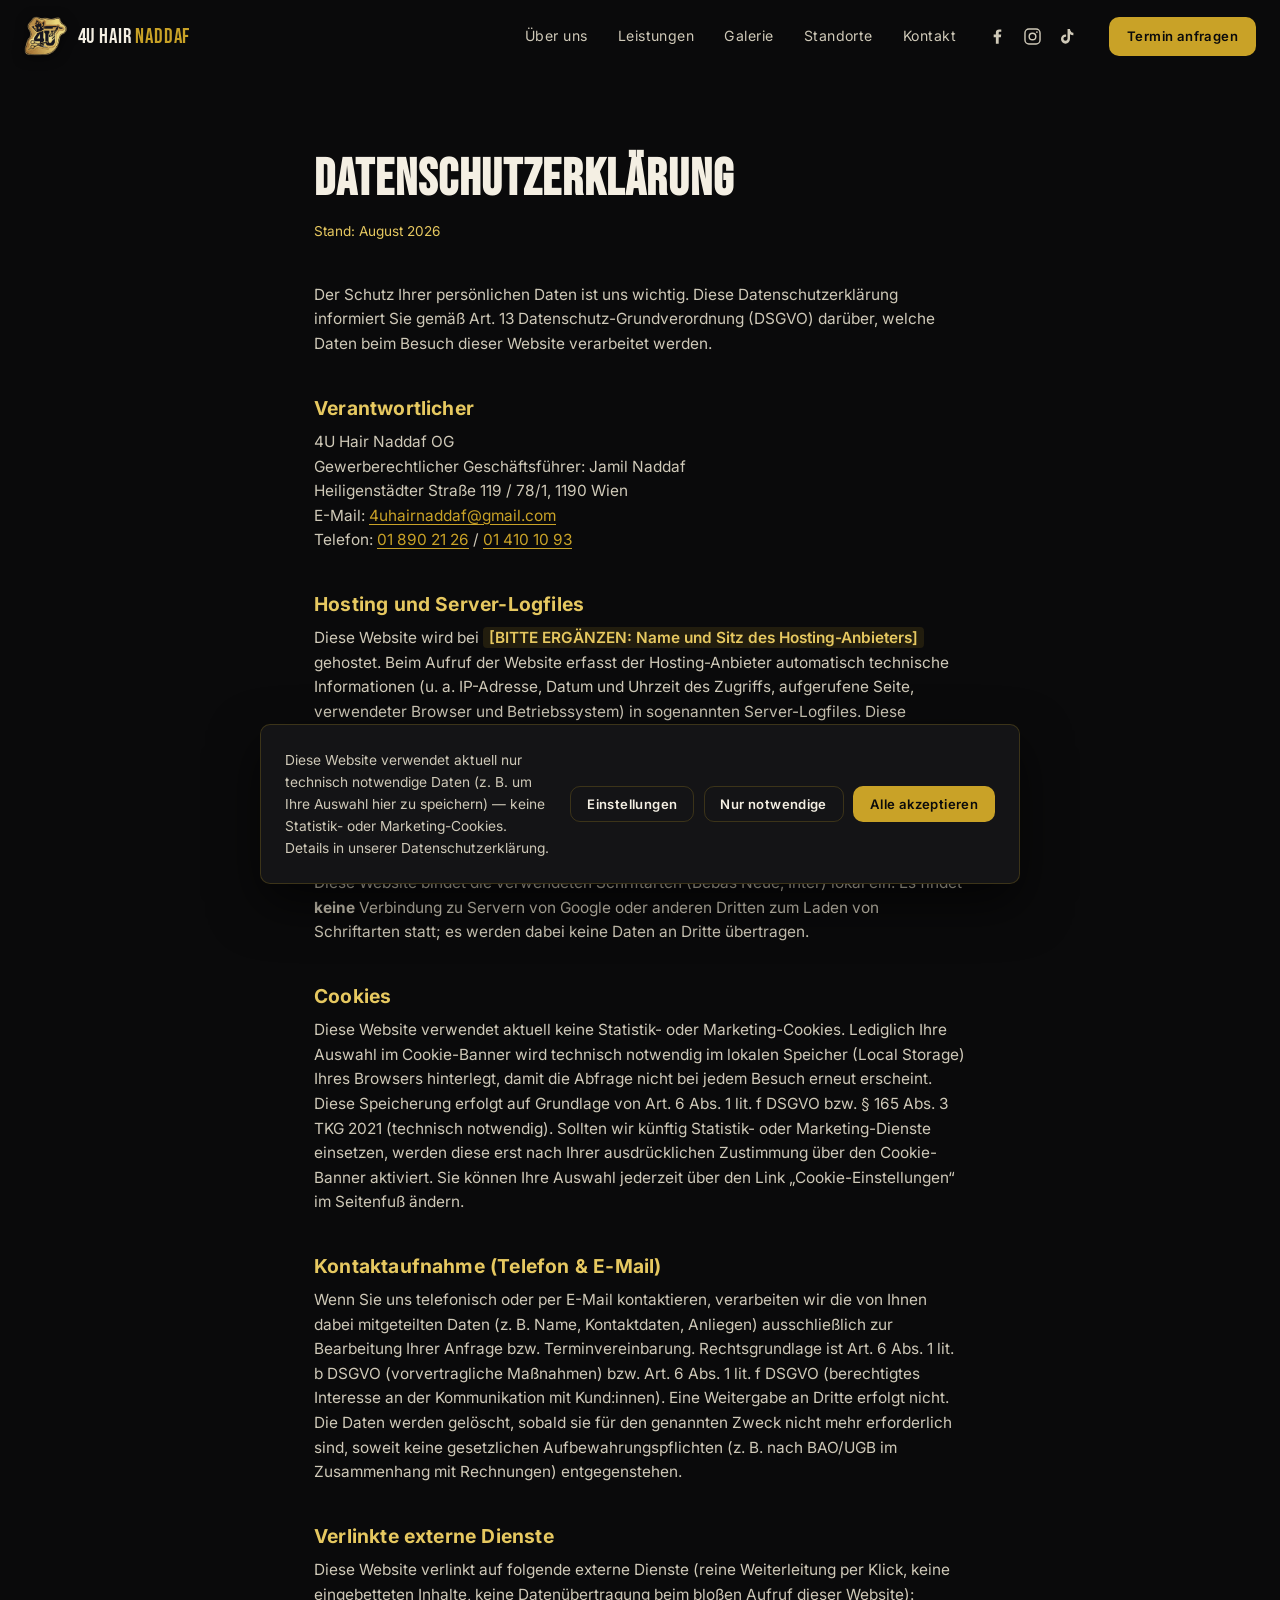
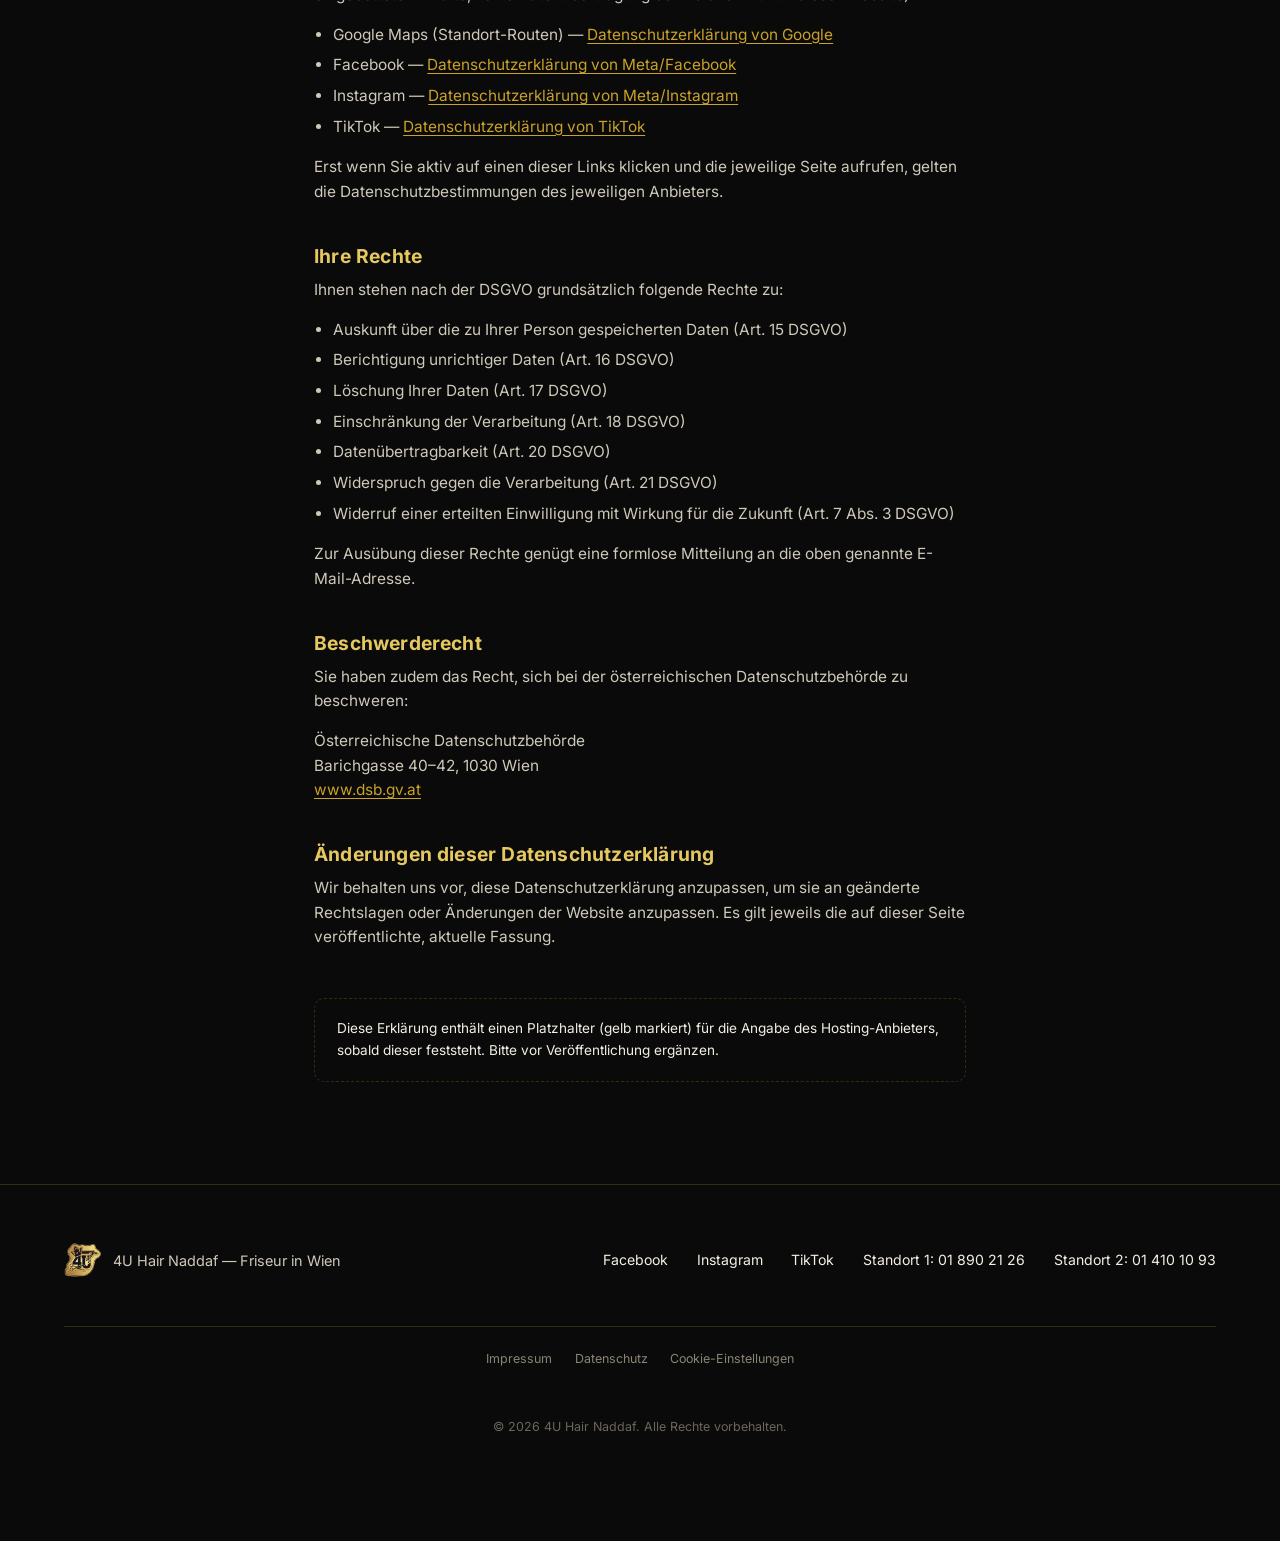
==== datenschutz.html @ e8f079a0 "Add Impressum, Datenschutzerklärung, and cookie consent banner Ran an AT/EU legal-compliance audit a" ====
<!DOCTYPE html>
<html lang="de">
<head>
<meta charset="UTF-8">
<meta name="viewport" content="width=device-width, initial-scale=1.0">
<title>Datenschutzerklärung — 4U Hair Naddaf</title>
<meta name="description" content="Datenschutzerklärung von 4U Hair Naddaf, Friseur in Wien 1190.">
<meta name="robots" content="noindex">
<link rel="icon" href="/content/logo.png" type="image/png">
<link rel="stylesheet" href="/fonts/fonts.css">
<link rel="stylesheet" href="/css/styles.css">
</head>
<body>

<a href="#main" class="skip-link">Zum Inhalt springen</a>

<header class="site-header" id="header">
  <div class="header-inner">
    <a href="/" class="brand">
      <img src="/content/logo.png" alt="4U Hair Naddaf Logo" class="brand-logo">
      <span class="brand-text">4U HAIR <span>NADDAF</span></span>
    </a>
    <nav class="nav" id="nav">
      <a href="/#about">Über uns</a>
      <a href="/#services">Leistungen</a>
      <a href="/#gallery">Galerie</a>
      <a href="/#locations">Standorte</a>
      <a href="/#contact">Kontakt</a>
      <a href="/#locations" class="btn btn-primary mobile-nav-cta">Termin anfragen</a>
    </nav>
    <div class="social-icons">
      <a href="https://www.facebook.com/profile.php?id=100087548093178" target="_blank" rel="noopener" aria-label="Facebook">
        <svg viewBox="0 0 24 24" fill="currentColor" aria-hidden="true"><path d="M13.5 21v-8.2h2.75l.41-3.2h-3.16V7.5c0-.93.26-1.56 1.59-1.56h1.7V3.1C15.98 3.03 15.03 3 13.9 3 11.55 3 9.94 4.44 9.94 7.08v2.52H7.18v3.2h2.76V21h3.56z"/></svg>
      </a>
      <a href="https://www.instagram.com/4uhair_naddaf?igsh=a2V5anIzZDRrZHJ0" target="_blank" rel="noopener" aria-label="Instagram">
        <svg viewBox="0 0 24 24" fill="none" stroke="currentColor" stroke-width="1.8" aria-hidden="true"><rect x="2.5" y="2.5" width="19" height="19" rx="5"/><circle cx="12" cy="12" r="4.2"/><circle cx="17.6" cy="6.4" r="1.1" fill="currentColor" stroke="none"/></svg>
      </a>
      <a href="https://www.tiktok.com/@4u.hair.naddaf?_r=1&_t=ZN-98nYEUfaI2Y" target="_blank" rel="noopener" aria-label="TikTok">
        <svg viewBox="0 0 24 24" fill="currentColor" aria-hidden="true"><path d="M16.6 5.82c-.9-.78-1.46-1.9-1.46-3.14V2.5h-3.09v12.4a2.59 2.59 0 0 1-2.59 2.5 2.6 2.6 0 0 1-2.6-2.6c0-1.72 1.66-3.01 3.37-2.48V9.66c-3.45-.46-6.47 2.22-6.47 5.64a5.7 5.7 0 0 0 5.69 5.7c3.14 0 5.69-2.55 5.69-5.7V9.01a7.34 7.34 0 0 0 4.3 1.38V7.3s-1.88.09-3.24-1.48z"/></svg>
      </a>
    </div>
    <a href="/#locations" class="btn btn-primary nav-cta">Termin anfragen</a>
    <button class="burger" id="burger" aria-label="Menü öffnen" aria-expanded="false" aria-controls="nav">
      <span></span><span></span><span></span>
    </button>
  </div>
</header>

<main id="main">
  <section class="legal-page">
    <h1>Datenschutzerklärung</h1>
    <p class="legal-updated">Stand: August 2026</p>

    <p>Der Schutz Ihrer persönlichen Daten ist uns wichtig. Diese Datenschutzerklärung informiert Sie gemäß Art. 13 Datenschutz-Grundverordnung (DSGVO) darüber, welche Daten beim Besuch dieser Website verarbeitet werden.</p>

    <h2>Verantwortlicher</h2>
    <p>
      4U Hair Naddaf OG<br>
      Gewerberechtlicher Geschäftsführer: Jamil Naddaf<br>
      Heiligenstädter Straße 119 / 78/1, 1190 Wien<br>
      E-Mail: <a href="mailto:4uhairnaddaf@gmail.com">4uhairnaddaf@gmail.com</a><br>
      Telefon: <a href="tel:+4318902126">01 890 21 26</a> / <a href="tel:+4314101093">01 410 10 93</a>
    </p>

    <h2>Hosting und Server-Logfiles</h2>
    <p>Diese Website wird bei <span class="placeholder">[BITTE ERGÄNZEN: Name und Sitz des Hosting-Anbieters]</span> gehostet. Beim Aufruf der Website erfasst der Hosting-Anbieter automatisch technische Informationen (u. a. IP-Adresse, Datum und Uhrzeit des Zugriffs, aufgerufene Seite, verwendeter Browser und Betriebssystem) in sogenannten Server-Logfiles. Diese Verarbeitung erfolgt zur Gewährleistung eines störungsfreien und sicheren Betriebs der Website (Art. 6 Abs. 1 lit. f DSGVO, berechtigtes Interesse) und wird nach kurzer Zeit automatisch gelöscht.</p>

    <h2>Schriftarten (Web-Fonts)</h2>
    <p>Diese Website bindet die verwendeten Schriftarten (Bebas Neue, Inter) lokal ein. Es findet <strong>keine</strong> Verbindung zu Servern von Google oder anderen Dritten zum Laden von Schriftarten statt; es werden dabei keine Daten an Dritte übertragen.</p>

    <h2>Cookies</h2>
    <p>Diese Website verwendet aktuell keine Statistik- oder Marketing-Cookies. Lediglich Ihre Auswahl im Cookie-Banner wird technisch notwendig im lokalen Speicher (Local Storage) Ihres Browsers hinterlegt, damit die Abfrage nicht bei jedem Besuch erneut erscheint. Diese Speicherung erfolgt auf Grundlage von Art. 6 Abs. 1 lit. f DSGVO bzw. § 165 Abs. 3 TKG 2021 (technisch notwendig). Sollten wir künftig Statistik- oder Marketing-Dienste einsetzen, werden diese erst nach Ihrer ausdrücklichen Zustimmung über den Cookie-Banner aktiviert. Sie können Ihre Auswahl jederzeit über den Link „Cookie-Einstellungen“ im Seitenfuß ändern.</p>

    <h2>Kontaktaufnahme (Telefon &amp; E-Mail)</h2>
    <p>Wenn Sie uns telefonisch oder per E-Mail kontaktieren, verarbeiten wir die von Ihnen dabei mitgeteilten Daten (z. B. Name, Kontaktdaten, Anliegen) ausschließlich zur Bearbeitung Ihrer Anfrage bzw. Terminvereinbarung. Rechtsgrundlage ist Art. 6 Abs. 1 lit. b DSGVO (vorvertragliche Maßnahmen) bzw. Art. 6 Abs. 1 lit. f DSGVO (berechtigtes Interesse an der Kommunikation mit Kund:innen). Eine Weitergabe an Dritte erfolgt nicht. Die Daten werden gelöscht, sobald sie für den genannten Zweck nicht mehr erforderlich sind, soweit keine gesetzlichen Aufbewahrungspflichten (z. B. nach BAO/UGB im Zusammenhang mit Rechnungen) entgegenstehen.</p>

    <h2>Verlinkte externe Dienste</h2>
    <p>Diese Website verlinkt auf folgende externe Dienste (reine Weiterleitung per Klick, keine eingebetteten Inhalte, keine Datenübertragung beim bloßen Aufruf dieser Website):</p>
    <ul>
      <li>Google Maps (Standort-Routen) — <a href="https://policies.google.com/privacy" target="_blank" rel="noopener">Datenschutzerklärung von Google</a></li>
      <li>Facebook — <a href="https://www.facebook.com/privacy/policy/" target="_blank" rel="noopener">Datenschutzerklärung von Meta/Facebook</a></li>
      <li>Instagram — <a href="https://privacycenter.instagram.com/policy/" target="_blank" rel="noopener">Datenschutzerklärung von Meta/Instagram</a></li>
      <li>TikTok — <a href="https://www.tiktok.com/legal/privacy-policy" target="_blank" rel="noopener">Datenschutzerklärung von TikTok</a></li>
    </ul>
    <p>Erst wenn Sie aktiv auf einen dieser Links klicken und die jeweilige Seite aufrufen, gelten die Datenschutzbestimmungen des jeweiligen Anbieters.</p>

    <h2>Ihre Rechte</h2>
    <p>Ihnen stehen nach der DSGVO grundsätzlich folgende Rechte zu:</p>
    <ul>
      <li>Auskunft über die zu Ihrer Person gespeicherten Daten (Art. 15 DSGVO)</li>
      <li>Berichtigung unrichtiger Daten (Art. 16 DSGVO)</li>
      <li>Löschung Ihrer Daten (Art. 17 DSGVO)</li>
      <li>Einschränkung der Verarbeitung (Art. 18 DSGVO)</li>
      <li>Datenübertragbarkeit (Art. 20 DSGVO)</li>
      <li>Widerspruch gegen die Verarbeitung (Art. 21 DSGVO)</li>
      <li>Widerruf einer erteilten Einwilligung mit Wirkung für die Zukunft (Art. 7 Abs. 3 DSGVO)</li>
    </ul>
    <p>Zur Ausübung dieser Rechte genügt eine formlose Mitteilung an die oben genannte E-Mail-Adresse.</p>

    <h2>Beschwerderecht</h2>
    <p>Sie haben zudem das Recht, sich bei der österreichischen Datenschutzbehörde zu beschweren:</p>
    <p>
      Österreichische Datenschutzbehörde<br>
      Barichgasse 40–42, 1030 Wien<br>
      <a href="https://www.dsb.gv.at" target="_blank" rel="noopener">www.dsb.gv.at</a>
    </p>

    <h2>Änderungen dieser Datenschutzerklärung</h2>
    <p>Wir behalten uns vor, diese Datenschutzerklärung anzupassen, um sie an geänderte Rechtslagen oder Änderungen der Website anzupassen. Es gilt jeweils die auf dieser Seite veröffentlichte, aktuelle Fassung.</p>

    <div class="legal-note">
      Diese Erklärung enthält einen Platzhalter (gelb markiert) für die Angabe des Hosting-Anbieters, sobald dieser feststeht. Bitte vor Veröffentlichung ergänzen.
    </div>
  </section>
</main>

<footer class="site-footer" id="contact">
  <div class="footer-inner">
    <div class="footer-brand">
      <img src="/content/logo.png" alt="4U Hair Naddaf Logo">
      <p>4U Hair Naddaf — Friseur in Wien</p>
    </div>
    <div class="footer-links">
      <a href="https://www.facebook.com/profile.php?id=100087548093178" target="_blank" rel="noopener">Facebook</a>
      <a href="https://www.instagram.com/4uhair_naddaf?igsh=a2V5anIzZDRrZHJ0" target="_blank" rel="noopener">Instagram</a>
      <a href="https://www.tiktok.com/@4u.hair.naddaf?_r=1&_t=ZN-98nYEUfaI2Y" target="_blank" rel="noopener">TikTok</a>
      <a href="tel:+4318902126">Standort 1: 01 890 21 26</a>
      <a href="tel:+4314101093">Standort 2: 01 410 10 93</a>
    </div>
    <div class="footer-legal">
      <a href="/impressum.html">Impressum</a>
      <a href="/datenschutz.html">Datenschutz</a>
      <button type="button" class="js-cookie-reopen">Cookie-Einstellungen</button>
    </div>
    <p class="footer-copy">© <span id="year"></span> 4U Hair Naddaf. Alle Rechte vorbehalten.</p>
  </div>
</footer>

<a href="tel:+4318902126" class="mobile-call-cta">Jetzt anrufen</a>

<div class="cookie-banner" id="cookieBanner" role="dialog" aria-modal="false" aria-label="Cookie-Einstellungen" hidden>
  <div class="cookie-banner-inner">
    <p class="cookie-text">Diese Website verwendet aktuell nur technisch notwendige Daten (z. B. um Ihre Auswahl hier zu speichern) — keine Statistik- oder Marketing-Cookies. Details in unserer <a href="/datenschutz.html">Datenschutzerklärung</a>.</p>
    <div class="cookie-actions">
      <button type="button" class="btn btn-ghost" id="cookieSettingsBtn">Einstellungen</button>
      <button type="button" class="btn btn-ghost" id="cookieRejectBtn">Nur notwendige</button>
      <button type="button" class="btn btn-primary" id="cookieAcceptBtn">Alle akzeptieren</button>
    </div>
  </div>
  <div class="cookie-settings" id="cookieSettings" hidden>
    <div class="cookie-cat">
      <div>
        <strong>Notwendig</strong>
        <p>Speichert ausschließlich Ihre Cookie-Auswahl auf diesem Gerät. Kann nicht deaktiviert werden.</p>
      </div>
      <input type="checkbox" checked disabled aria-label="Notwendig, immer aktiv">
    </div>
    <div class="cookie-cat">
      <div>
        <strong>Statistik &amp; Marketing</strong>
        <p>Aktuell nicht im Einsatz. Wird nur aktiviert, falls wir das künftig nutzen und Sie zustimmen.</p>
      </div>
      <input type="checkbox" id="cookieStatsToggle" aria-label="Statistik und Marketing">
    </div>
    <button type="button" class="btn btn-primary" id="cookieSaveBtn">Auswahl speichern</button>
  </div>
</div>

<script src="/js/script.js"></script>
</body>
</html>
---- fonts/fonts.css ----
/* latin-ext */
@font-face {
  font-family: 'Bebas Neue';
  font-style: normal;
  font-weight: 400;
  font-display: swap;
  src: url(files/BebasNeue-400-latin-ext.woff2) format('woff2');
  unicode-range: U+0100-02BA, U+02BD-02C5, U+02C7-02CC, U+02CE-02D7, U+02DD-02FF, U+0304, U+0308, U+0329, U+1D00-1DBF, U+1E00-1E9F, U+1EF2-1EFF, U+2020, U+20A0-20AB, U+20AD-20C0, U+2113, U+2C60-2C7F, U+A720-A7FF;
}

/* latin */
@font-face {
  font-family: 'Bebas Neue';
  font-style: normal;
  font-weight: 400;
  font-display: swap;
  src: url(files/BebasNeue-400-latin.woff2) format('woff2');
  unicode-range: U+0000-00FF, U+0131, U+0152-0153, U+02BB-02BC, U+02C6, U+02DA, U+02DC, U+0304, U+0308, U+0329, U+2000-206F, U+20AC, U+2122, U+2191, U+2193, U+2212, U+2215, U+FEFF, U+FFFD;
}

/* latin-ext */
@font-face {
  font-family: 'Inter';
  font-style: normal;
  font-weight: 400;
  font-display: swap;
  src: url(files/Inter-400-latin-ext.woff2) format('woff2');
  unicode-range: U+0100-02BA, U+02BD-02C5, U+02C7-02CC, U+02CE-02D7, U+02DD-02FF, U+0304, U+0308, U+0329, U+1D00-1DBF, U+1E00-1E9F, U+1EF2-1EFF, U+2020, U+20A0-20AB, U+20AD-20C0, U+2113, U+2C60-2C7F, U+A720-A7FF;
}

/* latin */
@font-face {
  font-family: 'Inter';
  font-style: normal;
  font-weight: 400;
  font-display: swap;
  src: url(files/Inter-400-latin.woff2) format('woff2');
  unicode-range: U+0000-00FF, U+0131, U+0152-0153, U+02BB-02BC, U+02C6, U+02DA, U+02DC, U+0304, U+0308, U+0329, U+2000-206F, U+20AC, U+2122, U+2191, U+2193, U+2212, U+2215, U+FEFF, U+FFFD;
}

/* latin-ext */
@font-face {
  font-family: 'Inter';
  font-style: normal;
  font-weight: 500;
  font-display: swap;
  src: url(files/Inter-500-latin-ext.woff2) format('woff2');
  unicode-range: U+0100-02BA, U+02BD-02C5, U+02C7-02CC, U+02CE-02D7, U+02DD-02FF, U+0304, U+0308, U+0329, U+1D00-1DBF, U+1E00-1E9F, U+1EF2-1EFF, U+2020, U+20A0-20AB, U+20AD-20C0, U+2113, U+2C60-2C7F, U+A720-A7FF;
}

/* latin */
@font-face {
  font-family: 'Inter';
  font-style: normal;
  font-weight: 500;
  font-display: swap;
  src: url(files/Inter-500-latin.woff2) format('woff2');
  unicode-range: U+0000-00FF, U+0131, U+0152-0153, U+02BB-02BC, U+02C6, U+02DA, U+02DC, U+0304, U+0308, U+0329, U+2000-206F, U+20AC, U+2122, U+2191, U+2193, U+2212, U+2215, U+FEFF, U+FFFD;
}

/* latin-ext */
@font-face {
  font-family: 'Inter';
  font-style: normal;
  font-weight: 600;
  font-display: swap;
  src: url(files/Inter-600-latin-ext.woff2) format('woff2');
  unicode-range: U+0100-02BA, U+02BD-02C5, U+02C7-02CC, U+02CE-02D7, U+02DD-02FF, U+0304, U+0308, U+0329, U+1D00-1DBF, U+1E00-1E9F, U+1EF2-1EFF, U+2020, U+20A0-20AB, U+20AD-20C0, U+2113, U+2C60-2C7F, U+A720-A7FF;
}

/* latin */
@font-face {
  font-family: 'Inter';
  font-style: normal;
  font-weight: 600;
  font-display: swap;
  src: url(files/Inter-600-latin.woff2) format('woff2');
  unicode-range: U+0000-00FF, U+0131, U+0152-0153, U+02BB-02BC, U+02C6, U+02DA, U+02DC, U+0304, U+0308, U+0329, U+2000-206F, U+20AC, U+2122, U+2191, U+2193, U+2212, U+2215, U+FEFF, U+FFFD;
}

/* latin-ext */
@font-face {
  font-family: 'Inter';
  font-style: normal;
  font-weight: 700;
  font-display: swap;
  src: url(files/Inter-700-latin-ext.woff2) format('woff2');
  unicode-range: U+0100-02BA, U+02BD-02C5, U+02C7-02CC, U+02CE-02D7, U+02DD-02FF, U+0304, U+0308, U+0329, U+1D00-1DBF, U+1E00-1E9F, U+1EF2-1EFF, U+2020, U+20A0-20AB, U+20AD-20C0, U+2113, U+2C60-2C7F, U+A720-A7FF;
}

/* latin */
@font-face {
  font-family: 'Inter';
  font-style: normal;
  font-weight: 700;
  font-display: swap;
  src: url(files/Inter-700-latin.woff2) format('woff2');
  unicode-range: U+0000-00FF, U+0131, U+0152-0153, U+02BB-02BC, U+02C6, U+02DA, U+02DC, U+0304, U+0308, U+0329, U+2000-206F, U+20AC, U+2122, U+2191, U+2193, U+2212, U+2215, U+FEFF, U+FFFD;
}

/* latin-ext */
@font-face {
  font-family: 'Inter';
  font-style: normal;
  font-weight: 800;
  font-display: swap;
  src: url(files/Inter-800-latin-ext.woff2) format('woff2');
  unicode-range: U+0100-02BA, U+02BD-02C5, U+02C7-02CC, U+02CE-02D7, U+02DD-02FF, U+0304, U+0308, U+0329, U+1D00-1DBF, U+1E00-1E9F, U+1EF2-1EFF, U+2020, U+20A0-20AB, U+20AD-20C0, U+2113, U+2C60-2C7F, U+A720-A7FF;
}

/* latin */
@font-face {
  font-family: 'Inter';
  font-style: normal;
  font-weight: 800;
  font-display: swap;
  src: url(files/Inter-800-latin.woff2) format('woff2');
  unicode-range: U+0000-00FF, U+0131, U+0152-0153, U+02BB-02BC, U+02C6, U+02DA, U+02DC, U+0304, U+0308, U+0329, U+2000-206F, U+20AC, U+2122, U+2191, U+2193, U+2212, U+2215, U+FEFF, U+FFFD;
}
---- css/styles.css ----
/* ---------- Tokens ---------- */
:root{
  --black: #0a0a0b;
  --black-2: #141416;
  --black-3: #1c1c1f;
  --cream: #f4efe3;
  --cream-dim: #cfc9b8;
  --gold: #c9a227;
  --gold-light: #e6c860;
  --gold-dim: #8a7220;
  --line: rgba(201,162,39,0.22);
  --radius: 10px;
  --ff-display: 'Bebas Neue', Impact, sans-serif;
  --ff-body: 'Inter', -apple-system, BlinkMacSystemFont, 'Segoe UI', sans-serif;
  --ease: cubic-bezier(.22,.61,.36,1);
}

*,*::before,*::after{ box-sizing: border-box; }
html{ scroll-behavior: smooth; }
body{
  margin:0;
  background: var(--black);
  color: var(--cream);
  font-family: var(--ff-body);
  line-height: 1.6;
  -webkit-font-smoothing: antialiased;
}
img{ max-width:100%; display:block; }
a{ color: inherit; text-decoration: none; }
h1,h2,h3{ font-family: var(--ff-display); letter-spacing: .02em; margin: 0 0 .4em; line-height: 1.02; }
p{ margin: 0 0 1em; color: var(--cream-dim); }
.eyebrow{
  font-size: .78rem; letter-spacing: .22em; text-transform: uppercase;
  color: var(--gold); font-weight: 600; margin-bottom: .8em;
}
section{ padding: clamp(4rem, 8vw, 7rem) clamp(1.25rem, 5vw, 4rem); }
.skip-link{
  position:absolute; left:-999px; top:0; background:var(--gold); color:#000; padding:.6em 1em; z-index:999;
}
.skip-link:focus{ left: 1rem; top: 1rem; }

/* ---------- Buttons ---------- */
.btn{
  display:inline-flex; align-items:center; justify-content:center;
  padding: .95em 1.8em; font-weight:600; font-size:.92rem;
  border: 1px solid transparent; border-radius: var(--radius);
  letter-spacing:.03em; transition: transform .25s var(--ease), background .25s, border-color .25s, color .25s;
  cursor:pointer; background: transparent; color: var(--cream); font-family: inherit;
}
.btn-primary{ background: var(--gold); color:#0a0a0b; }
.btn-primary:hover{ background: var(--gold-light); transform: translateY(-2px); box-shadow: 0 10px 28px rgba(201,162,39,.28); }
.btn-ghost{ background: transparent; border-color: var(--line); color: var(--cream); }
.btn-ghost:hover{ border-color: var(--gold); color: var(--gold-light); transform: translateY(-2px); }
.mobile-nav-cta{ display:none; }

/* ---------- Header ---------- */
.site-header{
  position: fixed; top:0; left:0; right:0; z-index: 100;
  background: rgba(10,10,11,0); border-bottom: 1px solid transparent;
  transition: background .35s var(--ease), border-color .35s var(--ease);
}
.site-header.scrolled{
  background: rgba(10,10,11,0.92); backdrop-filter: blur(10px);
  border-color: var(--line);
}
.header-inner{
  max-width: 1280px; margin:0 auto; padding: .9rem 1.5rem;
  display:flex; align-items:center; gap: 2rem;
}
.brand{ display:flex; align-items:center; gap:.6rem; margin-right:auto; }
.brand-logo{ width:44px; height:44px; object-fit:contain; filter: drop-shadow(0 2px 6px rgba(0,0,0,.5)); }
.brand-text{ font-family: var(--ff-display); font-size:1.3rem; letter-spacing:.04em; }
.brand-text span{ color: var(--gold); }
.nav{ display:flex; gap: 1.9rem; }
.nav a{ font-size:.88rem; letter-spacing:.03em; color: var(--cream-dim); transition: color .2s; position:relative; }
.nav a:hover{ color: var(--gold-light); }
.nav-cta{ padding:.6em 1.3em; font-size:.82rem; }
.social-icons{ display:flex; align-items:center; gap:1rem; }
.social-icons a{ color: var(--cream-dim); transition: color .2s, transform .2s; display:flex; }
.social-icons a:hover{ color: var(--gold-light); transform: translateY(-2px); }
.social-icons svg{ width:19px; height:19px; }
.burger{ display:none; background:none; border:0; width:40px; height:34px; padding:0; cursor:pointer; flex-direction:column; justify-content:center; gap:6px; }
.burger span{ display:block; height:2px; background:var(--cream); transition: transform .3s, opacity .3s; }
.burger[aria-expanded="true"] span:nth-child(1){ transform: translateY(8px) rotate(45deg); }
.burger[aria-expanded="true"] span:nth-child(2){ opacity:0; }
.burger[aria-expanded="true"] span:nth-child(3){ transform: translateY(-8px) rotate(-45deg); }

/* ---------- Hero ---------- */
.hero{
  position: relative; min-height: 100svh; display:flex; align-items:flex-end;
  padding: clamp(6rem,10vw,9rem) clamp(1.25rem,5vw,4rem) 5rem;
  overflow:hidden;
}
.hero-media{ position:absolute; inset:0; z-index:0; background: var(--black); }
.hero-img{ width:100%; height:100%; object-fit:cover; object-position: center 30%; filter: saturate(.9) contrast(1.05); }
.hero-scrim{
  position:absolute; inset:0;
  background:
    linear-gradient(0deg, rgba(10,10,11,.98) 8%, rgba(10,10,11,.62) 55%, rgba(10,10,11,.42) 100%),
    linear-gradient(100deg, rgba(10,10,11,.92) 18%, rgba(10,10,11,.25) 62%);
}
.hero-content{ position:relative; z-index:1; max-width: 780px; }
.hero h1{ font-size: clamp(3.2rem, 9vw, 6.4rem); color: var(--cream); }
.hero h1 .accent{ color: var(--gold); }
.hero-lead{ font-size: 1.15rem; max-width: 42ch; margin-top: .6em; }
.hero-actions{ display:flex; gap:1rem; flex-wrap:wrap; margin-top: 1.6rem; }
.scroll-cue{ position:absolute; right: clamp(1.25rem,5vw,4rem); bottom: 2rem; z-index:1; }
.scroll-cue span{ display:block; width:1px; height:56px; background: linear-gradient(var(--gold), transparent); animation: cue 2s ease-in-out infinite; }
@keyframes cue{ 0%,100%{ transform: scaleY(1); opacity:1; } 50%{ transform: scaleY(.4); opacity:.4; } }

/* ---------- Marquee ---------- */
.marquee{ padding: 1.1rem 0; background: var(--gold); overflow:hidden; }
.marquee-track{
  display:flex; gap: 1.2rem; white-space:nowrap; width: max-content;
  animation: scroll-left 22s linear infinite;
  animation-play-state: paused; opacity:0; transition: opacity .3s;
  font-family: var(--ff-display); font-size: 1.1rem; letter-spacing:.06em; color:#0a0a0b;
}
.marquee-track.marquee-ready{ animation-play-state: running; opacity:1; }
.marquee-set{ display:flex; gap:1.2rem; flex-shrink:0; }
@keyframes scroll-left{ from{ transform: translateX(0);} to{ transform: translateX(var(--marquee-shift, -50%)); } }

/* ---------- Reveal ---------- */
.reveal{ opacity:0; transform: translateY(28px); transition: opacity .8s var(--ease), transform .8s var(--ease); }
.reveal.is-visible{ opacity:1; transform:none; }

/* ---------- About ---------- */
.about-grid{ max-width:1280px; margin:0 auto; display:grid; grid-template-columns: .9fr 1.1fr; gap: clamp(2rem,5vw,5rem); align-items:center; }
.about-media img{ border-radius: var(--radius); filter: grayscale(.15) contrast(1.05); border: 1px solid var(--line); }
.about-copy h2{ font-size: clamp(2.2rem,4vw,3.2rem); }
.about-stats{ display:flex; gap: 2.5rem; margin-top: 2rem; }
.about-stats strong{ display:block; font-family: var(--ff-display); font-size:2.4rem; color: var(--gold); }
.about-stats span{ font-size:.85rem; color: var(--cream-dim); }

/* ---------- Services / Pricing ---------- */
.section-head{ max-width: 680px; margin: 0 auto 3rem; text-align:center; }
.section-head h2{ font-size: clamp(2.2rem,4vw,3.2rem); }
.section-note{ color: var(--gold-light); font-size:.9rem; }
.pricing-grid{
  max-width:1100px; margin:0 auto; display:grid;
  grid-template-columns: repeat(auto-fit,minmax(320px,1fr)); gap: 1.5rem;
}
.pricing-group{
  background: linear-gradient(180deg, var(--black-2), var(--black));
  border: 1px solid var(--line); border-radius: var(--radius);
  padding: 2.2rem clamp(1.5rem,3vw,2.4rem);
}
.pricing-group h3{
  font-size: 1.3rem; color: var(--gold-light);
  padding-bottom: .8rem; margin-bottom: 1.2rem; border-bottom: 1px solid var(--line);
}
.price-list{ list-style:none; margin:0; padding:0; }
.price-list li{ display:flex; align-items:baseline; gap:.5rem; padding: .65rem 0; }
.price-list .name{ font-size:.96rem; white-space:normal; }
.price-list .dots{ flex:1; border-bottom: 2px dotted var(--line); margin-bottom: .3em; min-width: 1rem; }
.price-list .price{ font-family: var(--ff-display); letter-spacing:.03em; color: var(--gold); font-size:1.1rem; white-space:nowrap; }
.pricing-combos{
  max-width:1100px; margin: 1.5rem auto 0; padding: 2.2rem clamp(1.5rem,3vw,2.4rem);
  border-radius: var(--radius); border: 1px solid var(--gold-dim);
  background: linear-gradient(135deg, rgba(201,162,39,.14), rgba(201,162,39,.03));
}
.pricing-combos h3{ font-size:1.3rem; color: var(--gold-light); margin-bottom: 1.2rem; }
.pricing-combos .price-list{ display:grid; grid-template-columns: repeat(auto-fit,minmax(260px,1fr)); gap: 0 2.5rem; }
.pricing-combos .price-list li{ border-bottom: 1px solid rgba(201,162,39,.15); }
.pricing-combos .price-list li:last-child,
.pricing-combos .price-list li:nth-last-child(2){ border-bottom:none; }

/* ---------- Gallery ---------- */
.gallery-grid{ max-width:1280px; margin:0 auto; display:grid; gap: .9rem; }
.gallery-item{ overflow:hidden; border-radius: var(--radius); border:1px solid var(--line); }
.gallery-item img{ width:100%; height:100%; object-fit:cover; transition: transform .6s var(--ease), filter .6s; filter: saturate(.92); }
.gallery-item:hover img{ transform: scale(1.06); filter: saturate(1.1); }

.gallery-grid.cuts{ grid-template-columns: repeat(3, 1fr); grid-auto-flow: dense; }
.gallery-grid.cuts .gallery-item{ aspect-ratio: 3 / 4; }
.gallery-grid.cuts .gallery-item.feature{ grid-column: span 2; grid-row: span 2; }

/* ---------- Rating badge ---------- */
.rating-badge{
  display:inline-flex; align-items:center; gap:.5rem; margin-top:1.2rem;
  padding:.6em 1.1em; border:1px solid var(--line); border-radius: 999px;
  background: var(--black-2);
}
.rating-badge svg{ width:18px; height:18px; }
.rating-score{ font-family: var(--ff-display); font-size:1.1rem; color:var(--cream); }
.rating-stars{ color: var(--gold); font-size:.85rem; letter-spacing:.05em; }
.rating-label{ font-size:.8rem; color: var(--cream-dim); }

/* ---------- Testimonials ---------- */
.testimonials-grid{
  max-width:1280px; margin:0 auto; display:grid;
  grid-template-columns: repeat(auto-fit,minmax(300px,1fr)); gap:1.5rem;
}
.testimonial-card{
  background: linear-gradient(180deg, var(--black-2), var(--black));
  border: 1px solid var(--line); border-radius: var(--radius);
  padding: 2.2rem; display:flex; flex-direction:column; gap:1rem;
  transition: transform .3s var(--ease), border-color .3s, box-shadow .3s;
}
.testimonial-card:hover{ transform: translateY(-4px); border-color: var(--gold); box-shadow: 0 18px 40px rgba(0,0,0,.4); }
.testimonial-card .stars{ color: var(--gold); letter-spacing:.1em; font-size:.95rem; }
.testimonial-card .quote{ font-size:.96rem; flex:1; margin:0; }
.testimonial-card .author{ margin:0; font-weight:600; color: var(--cream); font-size:.9rem; }

/* ---------- Locations ---------- */
.locations-grid{ max-width:1280px; margin:0 auto; display:grid; grid-template-columns: repeat(auto-fit,minmax(320px,1fr)); gap:1.5rem; }
.location-card{
  border: 1px solid var(--line); padding: 2.2rem; border-radius: var(--radius);
  background: linear-gradient(180deg, var(--black-2), var(--black));
  transition: transform .3s var(--ease), border-color .3s, box-shadow .3s;
}
.location-card:hover{ transform: translateY(-4px); border-color: var(--gold); box-shadow: 0 18px 40px rgba(0,0,0,.4); }
.location-card h3{ font-size:1.8rem; color: var(--gold-light); }
.location-card address{ font-style:normal; color: var(--cream-dim); margin-bottom:.8rem; }
.phone-link{ display:inline-block; font-weight:700; color: var(--gold); margin-bottom:1.2rem; font-size:1.05rem; }
.hours{ width:100%; border-collapse: collapse; margin-bottom:1.6rem; font-size:.92rem; }
.hours th,.hours td{ text-align:left; padding:.4em 0; border-bottom: 1px dashed var(--line); font-weight:400; color: var(--cream-dim); }
.hours th{ color: var(--cream); font-weight:600; width:40%; }
.card-actions{ display:flex; gap: .8rem; flex-wrap:wrap; }

/* ---------- Footer ---------- */
.site-footer{ padding: 3.5rem clamp(1.25rem,5vw,4rem) 6.5rem; border-top: 1px solid var(--line); }
.footer-inner{ max-width:1280px; margin:0 auto; display:flex; flex-wrap:wrap; justify-content:space-between; align-items:center; gap:1.5rem; }
.footer-brand{ display:flex; align-items:center; gap:.7rem; }
.footer-brand img{ width:38px; }
.footer-brand p{ margin:0; font-size:.9rem; }
.footer-links{ display:flex; gap:1.8rem; flex-wrap:wrap; font-size:.88rem; }
.footer-links a:hover{ color: var(--gold-light); }
.footer-legal{ width:100%; display:flex; justify-content:center; gap:1.4rem; flex-wrap:wrap; font-size:.78rem; color:#8a8471; margin-top: 1.4rem; padding-top: 1.4rem; border-top: 1px solid var(--line); }
.footer-legal a, .footer-legal button{ background:none; border:0; padding:0; font: inherit; color:#8a8471; cursor:pointer; }
.footer-legal a:hover, .footer-legal button:hover{ color: var(--gold-light); }
.footer-copy{ width:100%; text-align:center; font-size:.78rem; color:#6b6658; margin: 1.5rem 0 0; }

/* ---------- Legal pages ---------- */
.legal-page{ max-width: 780px; margin: 0 auto; padding-top: clamp(7rem,12vw,10rem); }
.legal-page h1{ font-size: clamp(2.2rem,5vw,3.2rem); margin-bottom: .3em; }
.legal-page .legal-updated{ color: var(--gold-light); font-size:.85rem; margin-bottom: 2.5rem; }
.legal-page h2{ font-family: var(--ff-body); font-weight:700; font-size:1.2rem; color: var(--gold-light); margin: 2.2em 0 .6em; letter-spacing:.01em; text-transform:none; }
.legal-page h3{ font-family: var(--ff-body); font-weight:600; font-size:1rem; color: var(--cream); margin: 1.4em 0 .4em; }
.legal-page p, .legal-page li{ font-size:.96rem; color: var(--cream-dim); }
.legal-page ul{ padding-left: 1.2em; margin: 0 0 1em; }
.legal-page li{ margin-bottom:.4em; }
.legal-page a{ color: var(--gold); text-decoration: underline; text-underline-offset: .2em; }
.legal-page a:hover{ color: var(--gold-light); }
.legal-page .placeholder{ color: var(--gold-light); background: rgba(201,162,39,.12); padding: .05em .4em; border-radius: 4px; font-weight:600; }
.legal-page .legal-note{ margin-top: 3rem; padding: 1.2rem 1.4rem; border: 1px dashed var(--line); border-radius: var(--radius); font-size:.85rem; }

/* ---------- Cookie banner ---------- */
.cookie-banner{
  position: fixed; left: 1rem; right: 1rem; bottom: 1rem; z-index: 200;
  max-width: 760px; margin: 0 auto;
  background: var(--black-2); border: 1px solid var(--line); border-radius: var(--radius);
  box-shadow: 0 20px 50px rgba(0,0,0,.6);
  padding: 1.5rem; opacity:0; transform: translateY(16px); pointer-events:none;
  transition: opacity .35s var(--ease), transform .35s var(--ease);
}
.cookie-banner.is-visible{ opacity:1; transform:none; pointer-events:auto; }
.cookie-banner-inner{ display:flex; flex-wrap:wrap; align-items:center; gap:1.2rem; }
.cookie-text{ flex:1; min-width:240px; font-size:.86rem; margin:0; color: var(--cream-dim); }
.cookie-actions{ display:flex; gap:.6rem; flex-wrap:wrap; }
.cookie-actions .btn{ padding:.7em 1.2em; font-size:.82rem; }
.cookie-settings{ margin-top: 1.2rem; padding-top: 1.2rem; border-top: 1px solid var(--line); }
.cookie-cat{ display:flex; justify-content:space-between; align-items:flex-start; gap:1rem; padding: .7rem 0; }
.cookie-cat:not(:last-of-type){ border-bottom: 1px dashed var(--line); }
.cookie-cat strong{ display:block; font-size:.88rem; color: var(--cream); margin-bottom:.2em; }
.cookie-cat p{ margin:0; font-size:.8rem; }
.cookie-cat input[type="checkbox"]{ width:20px; height:20px; accent-color: var(--gold); flex-shrink:0; margin-top:.2em; }
.cookie-settings .btn{ margin-top: 1rem; }
body.cookie-banner-open .mobile-call-cta{ display:none; }
@media (max-width:560px){
  .cookie-actions{ width:100%; }
  .cookie-actions .btn{ flex:1; }
}

/* ---------- Mobile call CTA ---------- */
.mobile-call-cta{
  display:none; position:fixed; left:1rem; right:1rem; bottom:1rem; z-index:90;
  background: var(--gold); color:#0a0a0b; text-align:center; padding:1em;
  border-radius: var(--radius); font-weight:700; letter-spacing:.03em;
  box-shadow: 0 10px 30px rgba(0,0,0,.5);
}

/* ---------- Responsive ---------- */
@media (max-width: 900px){
  .nav, .nav-cta, .social-icons{ display:none; }
  .burger{ display:flex; }
  .site-header.nav-open .nav{
    display:flex; position:absolute; top:100%; left:0; right:0; flex-direction:column;
    background: rgba(10,10,11,.98); padding: 1.5rem; gap:1.2rem; border-bottom:1px solid var(--line);
  }
  .site-header.nav-open .mobile-nav-cta{ display:inline-flex; margin-top:.4rem; }
  .about-grid{ grid-template-columns:1fr; }
  .gallery-grid.cuts{ grid-template-columns: repeat(2,1fr); }
  .mobile-call-cta{ display:block; }
  .site-footer{ padding-bottom: 6.5rem; }
}
@media (max-width: 520px){
  .about-stats{ gap:1.5rem; }
}

/* ---------- Reduced motion ---------- */
@media (prefers-reduced-motion: reduce){
  html{ scroll-behavior:auto; }
  .marquee-track{ animation:none; }
  .scroll-cue span{ animation:none; }
  .reveal{ transition:none; opacity:1; transform:none; }
}
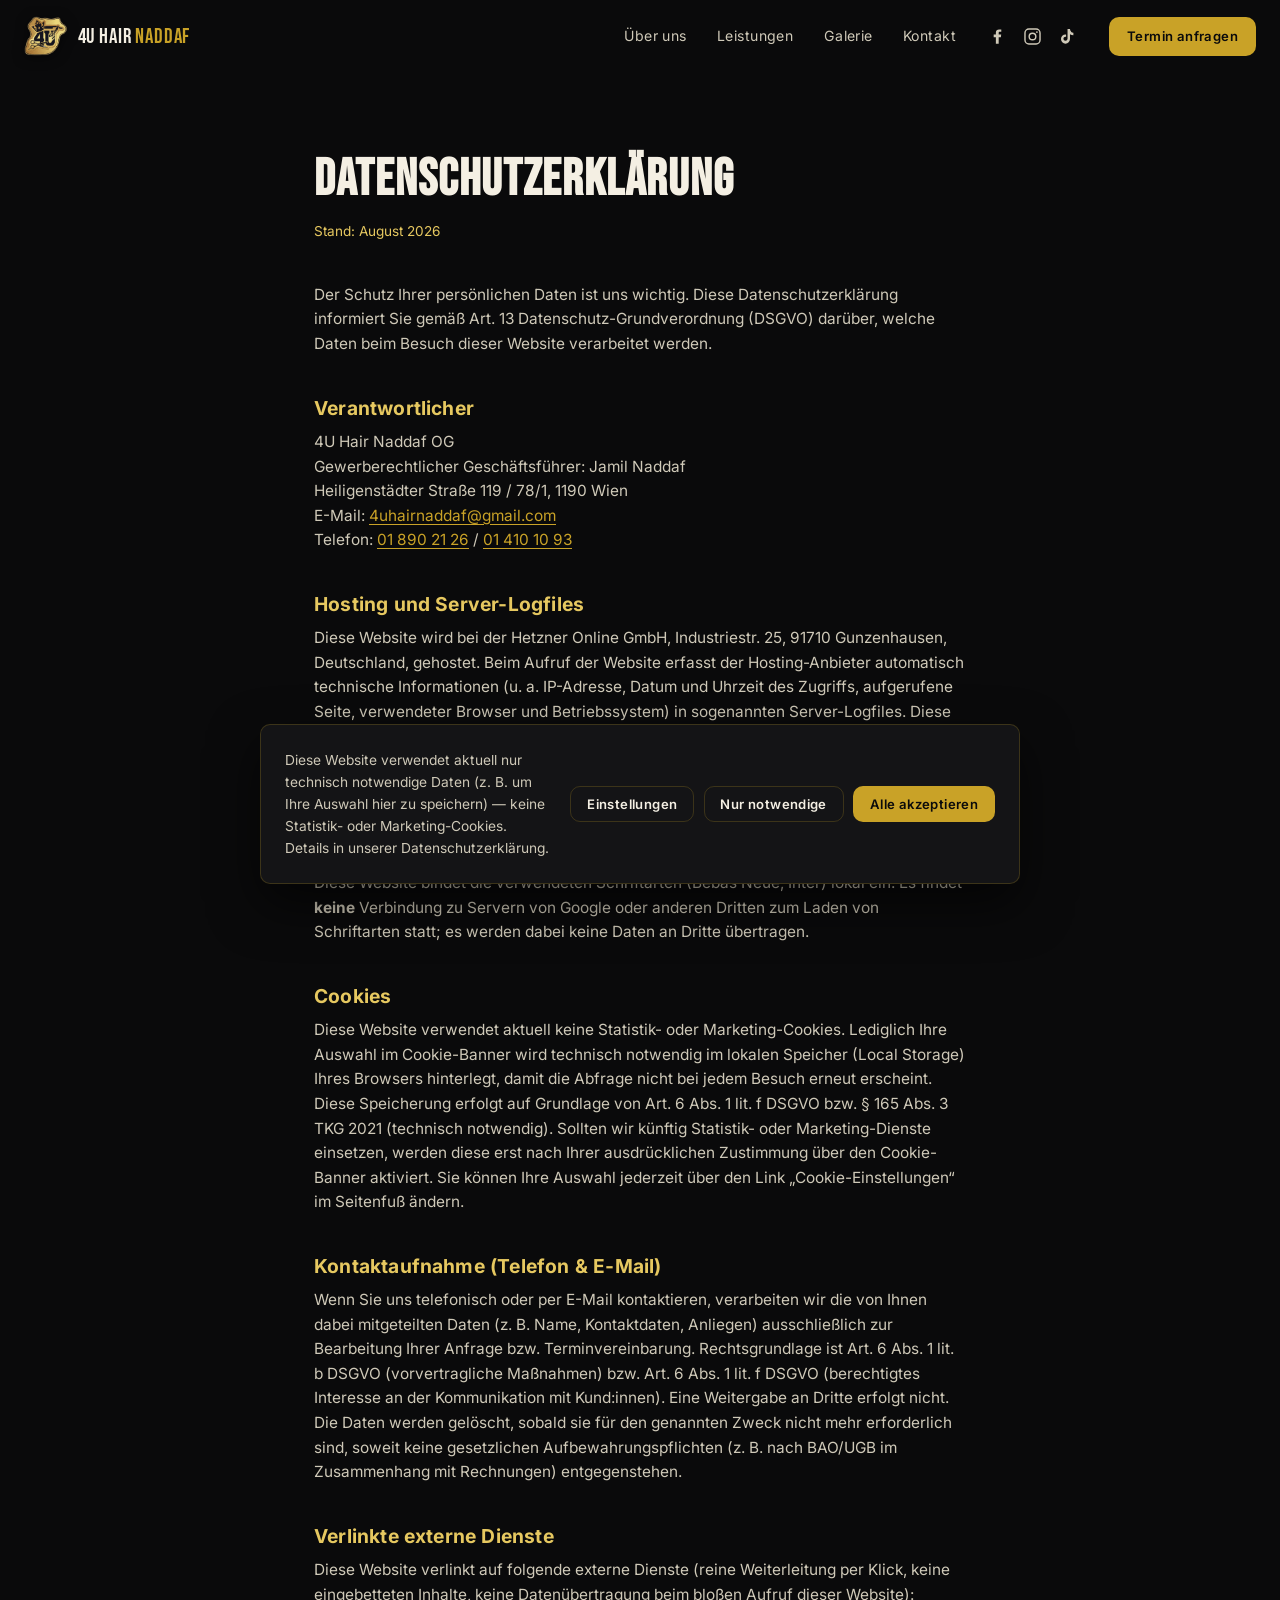
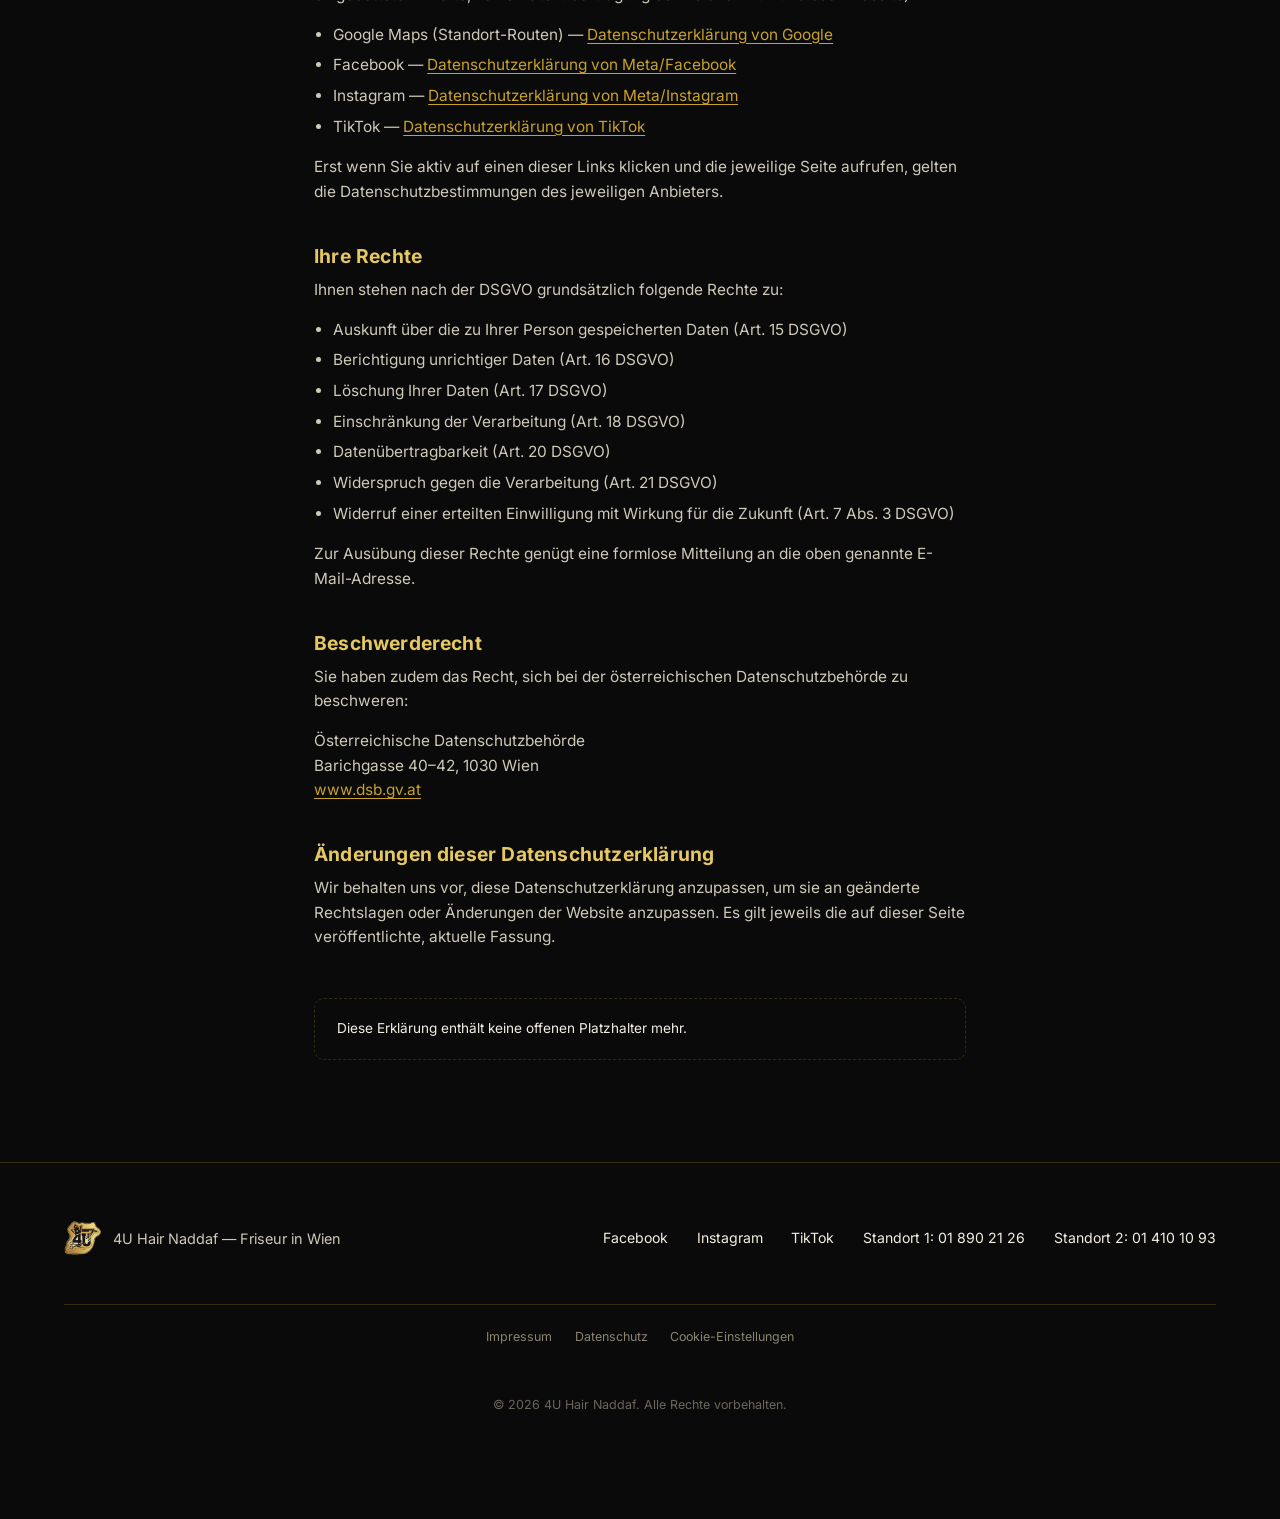
==== commit e82d6aa0: "Clean social links, fill in Hetzner hosting, merge Kontakt/Standorte nav - Instagram/TikTok links st" ====
--- a/datenschutz.html
+++ b/datenschutz.html
@@ -24,18 +24,17 @@
       <a href="/#about">Über uns</a>
       <a href="/#services">Leistungen</a>
       <a href="/#gallery">Galerie</a>
-      <a href="/#locations">Standorte</a>
-      <a href="/#contact">Kontakt</a>
+      <a href="/#locations">Kontakt</a>
       <a href="/#locations" class="btn btn-primary mobile-nav-cta">Termin anfragen</a>
     </nav>
     <div class="social-icons">
       <a href="https://www.facebook.com/profile.php?id=100087548093178" target="_blank" rel="noopener" aria-label="Facebook">
         <svg viewBox="0 0 24 24" fill="currentColor" aria-hidden="true"><path d="M13.5 21v-8.2h2.75l.41-3.2h-3.16V7.5c0-.93.26-1.56 1.59-1.56h1.7V3.1C15.98 3.03 15.03 3 13.9 3 11.55 3 9.94 4.44 9.94 7.08v2.52H7.18v3.2h2.76V21h3.56z"/></svg>
       </a>
-      <a href="https://www.instagram.com/4uhair_naddaf?igsh=a2V5anIzZDRrZHJ0" target="_blank" rel="noopener" aria-label="Instagram">
+      <a href="https://www.instagram.com/4uhair_naddaf" target="_blank" rel="noopener" aria-label="Instagram">
         <svg viewBox="0 0 24 24" fill="none" stroke="currentColor" stroke-width="1.8" aria-hidden="true"><rect x="2.5" y="2.5" width="19" height="19" rx="5"/><circle cx="12" cy="12" r="4.2"/><circle cx="17.6" cy="6.4" r="1.1" fill="currentColor" stroke="none"/></svg>
       </a>
-      <a href="https://www.tiktok.com/@4u.hair.naddaf?_r=1&_t=ZN-98nYEUfaI2Y" target="_blank" rel="noopener" aria-label="TikTok">
+      <a href="https://www.tiktok.com/@4u.hair.naddaf" target="_blank" rel="noopener" aria-label="TikTok">
         <svg viewBox="0 0 24 24" fill="currentColor" aria-hidden="true"><path d="M16.6 5.82c-.9-.78-1.46-1.9-1.46-3.14V2.5h-3.09v12.4a2.59 2.59 0 0 1-2.59 2.5 2.6 2.6 0 0 1-2.6-2.6c0-1.72 1.66-3.01 3.37-2.48V9.66c-3.45-.46-6.47 2.22-6.47 5.64a5.7 5.7 0 0 0 5.69 5.7c3.14 0 5.69-2.55 5.69-5.7V9.01a7.34 7.34 0 0 0 4.3 1.38V7.3s-1.88.09-3.24-1.48z"/></svg>
       </a>
     </div>
@@ -63,7 +62,7 @@
     </p>
 
     <h2>Hosting und Server-Logfiles</h2>
-    <p>Diese Website wird bei <span class="placeholder">[BITTE ERGÄNZEN: Name und Sitz des Hosting-Anbieters]</span> gehostet. Beim Aufruf der Website erfasst der Hosting-Anbieter automatisch technische Informationen (u. a. IP-Adresse, Datum und Uhrzeit des Zugriffs, aufgerufene Seite, verwendeter Browser und Betriebssystem) in sogenannten Server-Logfiles. Diese Verarbeitung erfolgt zur Gewährleistung eines störungsfreien und sicheren Betriebs der Website (Art. 6 Abs. 1 lit. f DSGVO, berechtigtes Interesse) und wird nach kurzer Zeit automatisch gelöscht.</p>
+    <p>Diese Website wird bei der Hetzner Online GmbH, Industriestr. 25, 91710 Gunzenhausen, Deutschland, gehostet. Beim Aufruf der Website erfasst der Hosting-Anbieter automatisch technische Informationen (u. a. IP-Adresse, Datum und Uhrzeit des Zugriffs, aufgerufene Seite, verwendeter Browser und Betriebssystem) in sogenannten Server-Logfiles. Diese Verarbeitung erfolgt zur Gewährleistung eines störungsfreien und sicheren Betriebs der Website (Art. 6 Abs. 1 lit. f DSGVO, berechtigtes Interesse) und wird nach kurzer Zeit automatisch gelöscht.</p>
 
     <h2>Schriftarten (Web-Fonts)</h2>
     <p>Diese Website bindet die verwendeten Schriftarten (Bebas Neue, Inter) lokal ein. Es findet <strong>keine</strong> Verbindung zu Servern von Google oder anderen Dritten zum Laden von Schriftarten statt; es werden dabei keine Daten an Dritte übertragen.</p>
@@ -109,7 +108,7 @@
     <p>Wir behalten uns vor, diese Datenschutzerklärung anzupassen, um sie an geänderte Rechtslagen oder Änderungen der Website anzupassen. Es gilt jeweils die auf dieser Seite veröffentlichte, aktuelle Fassung.</p>
 
     <div class="legal-note">
-      Diese Erklärung enthält einen Platzhalter (gelb markiert) für die Angabe des Hosting-Anbieters, sobald dieser feststeht. Bitte vor Veröffentlichung ergänzen.
+      Diese Erklärung enthält keine offenen Platzhalter mehr.
     </div>
   </section>
 </main>
@@ -122,8 +121,8 @@
     </div>
     <div class="footer-links">
       <a href="https://www.facebook.com/profile.php?id=100087548093178" target="_blank" rel="noopener">Facebook</a>
-      <a href="https://www.instagram.com/4uhair_naddaf?igsh=a2V5anIzZDRrZHJ0" target="_blank" rel="noopener">Instagram</a>
-      <a href="https://www.tiktok.com/@4u.hair.naddaf?_r=1&_t=ZN-98nYEUfaI2Y" target="_blank" rel="noopener">TikTok</a>
+      <a href="https://www.instagram.com/4uhair_naddaf" target="_blank" rel="noopener">Instagram</a>
+      <a href="https://www.tiktok.com/@4u.hair.naddaf" target="_blank" rel="noopener">TikTok</a>
       <a href="tel:+4318902126">Standort 1: 01 890 21 26</a>
       <a href="tel:+4314101093">Standort 2: 01 410 10 93</a>
     </div>
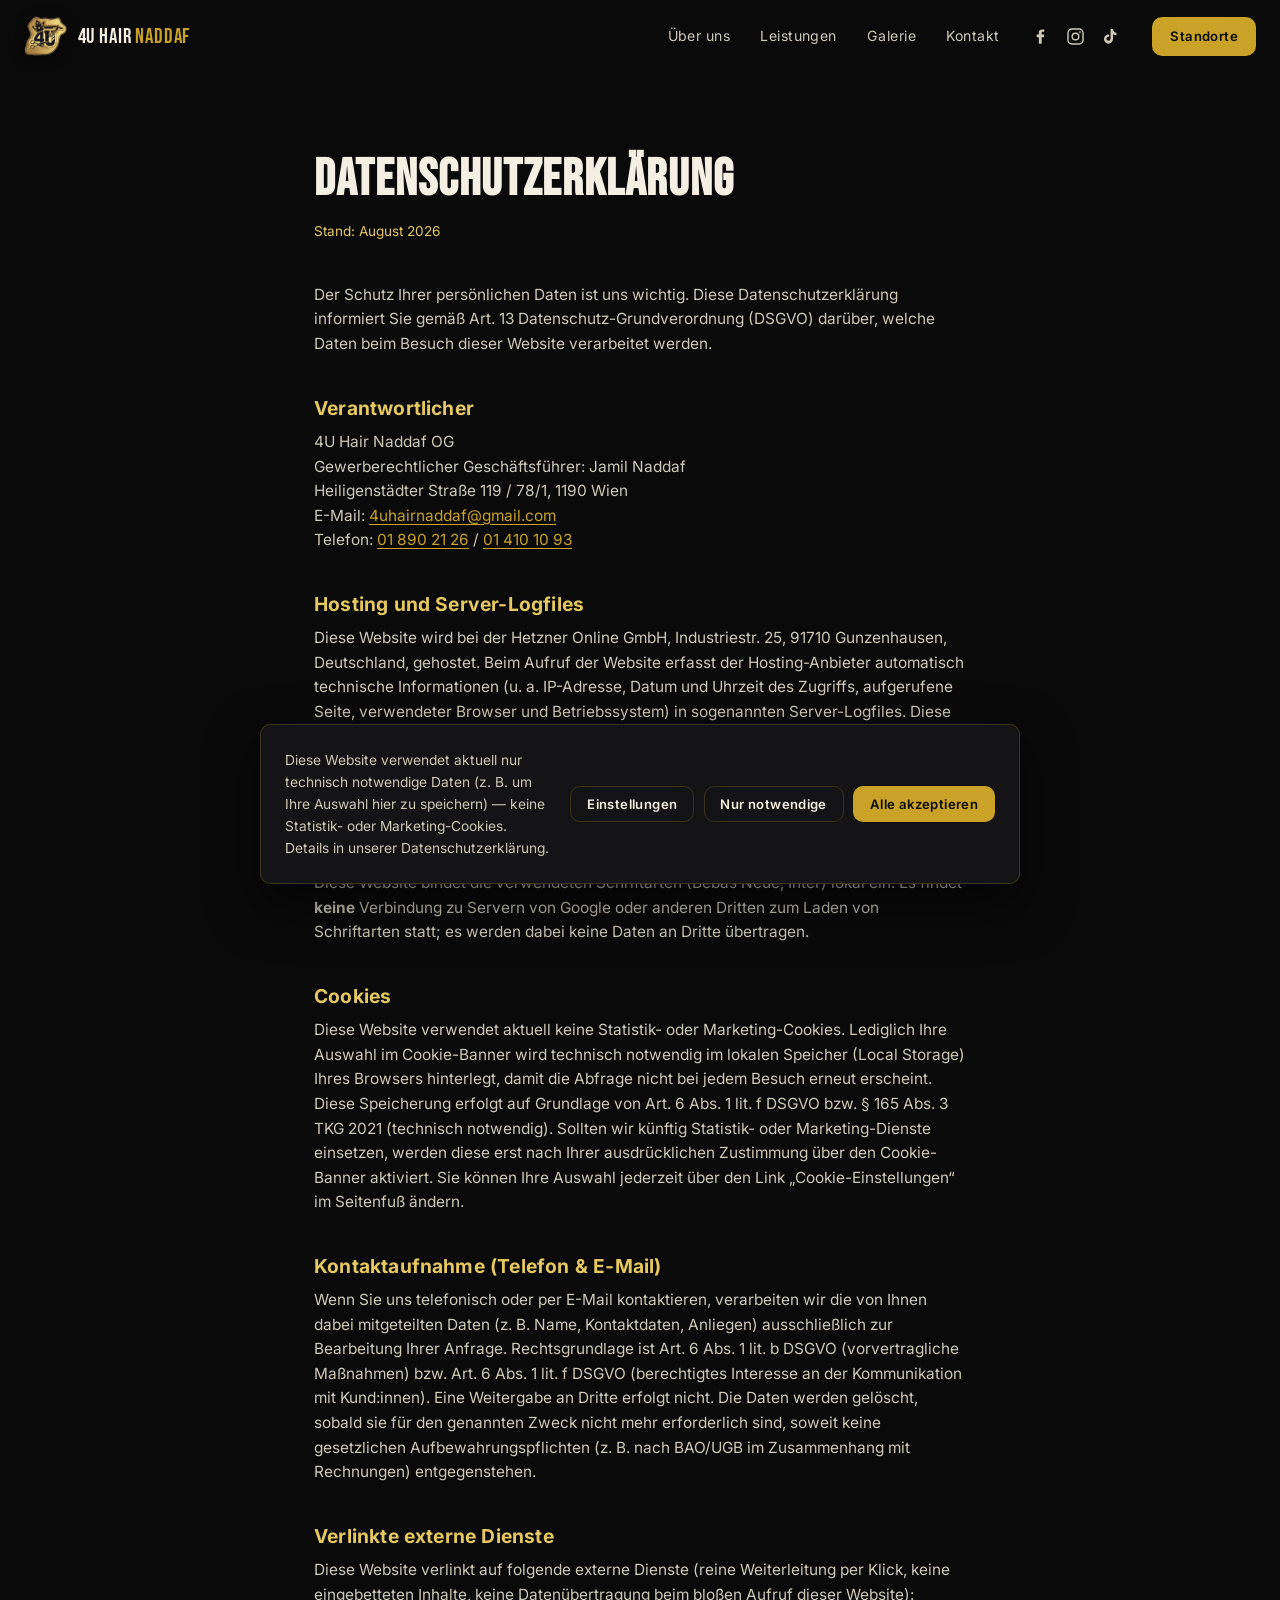
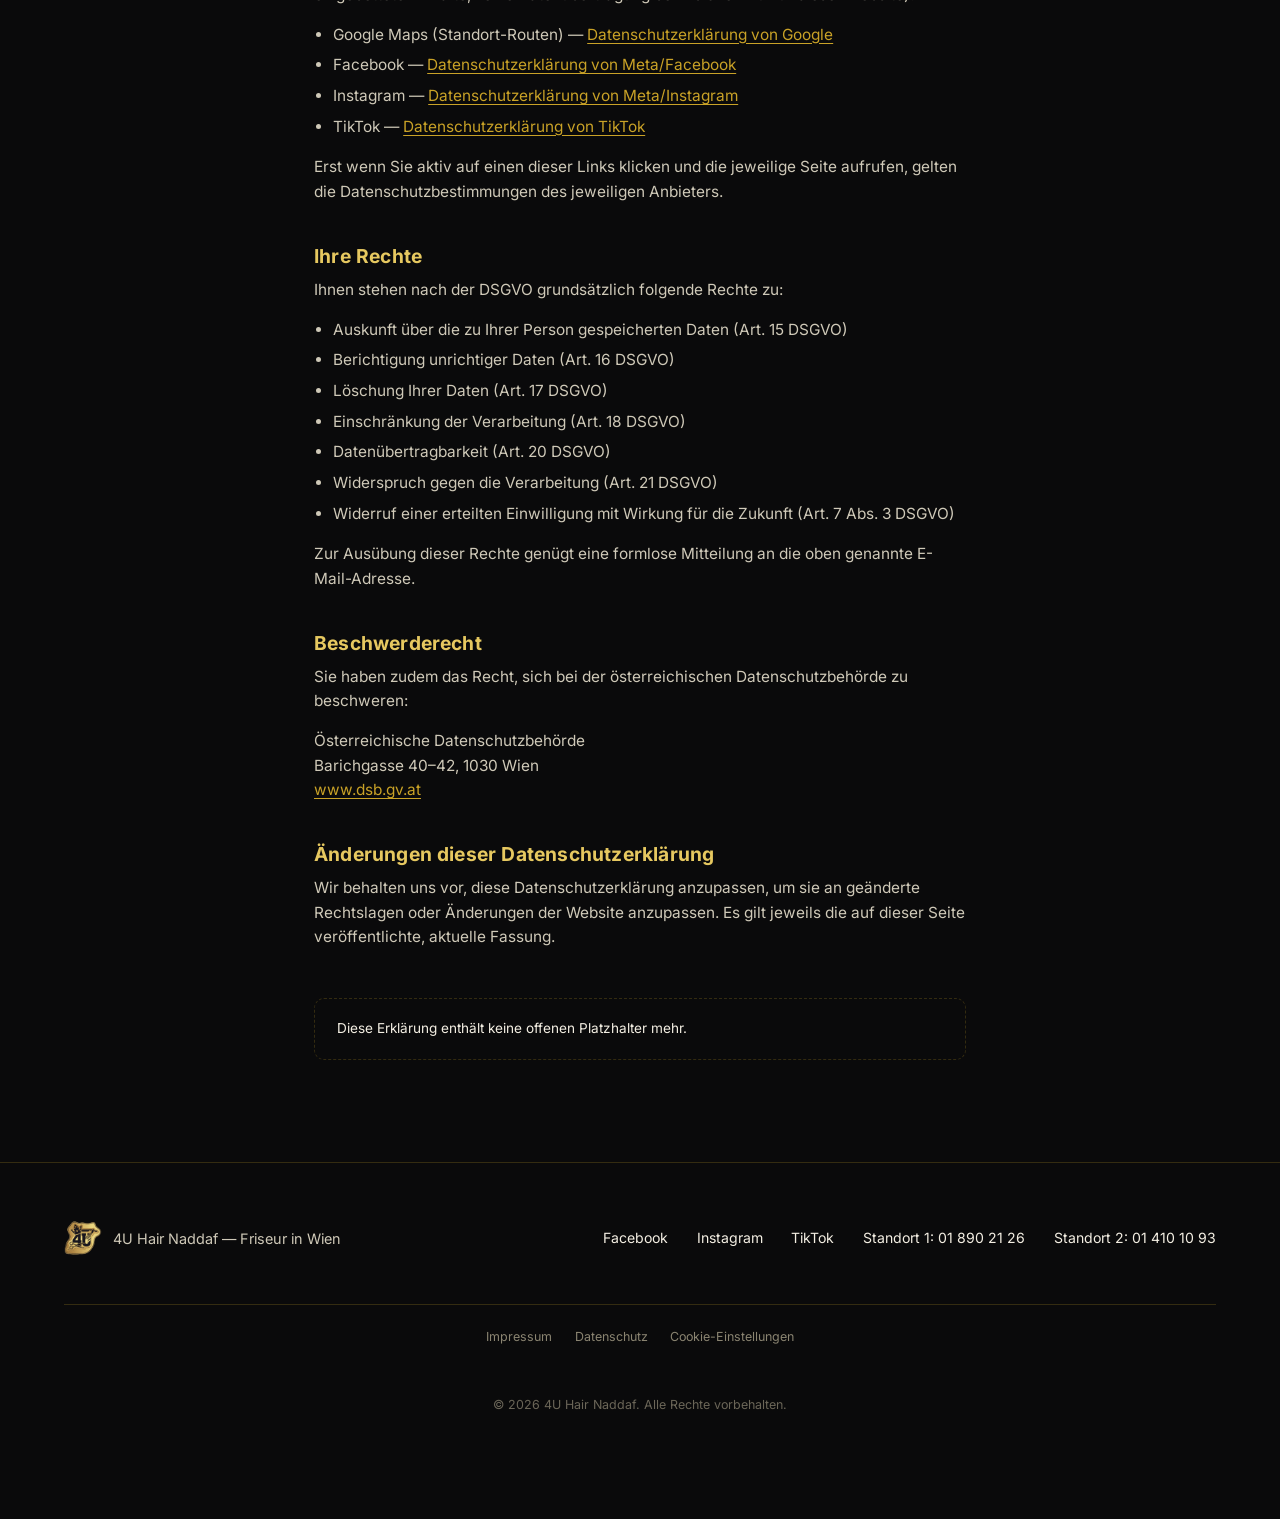
==== commit d7610230: "Correct site copy: walk-in only, no appointments even by phone Owner confirmed neither Standort take" ====
--- a/datenschutz.html
+++ b/datenschutz.html
@@ -25,7 +25,7 @@
       <a href="/#services">Leistungen</a>
       <a href="/#gallery">Galerie</a>
       <a href="/#locations">Kontakt</a>
-      <a href="/#locations" class="btn btn-primary mobile-nav-cta">Termin anfragen</a>
+      <a href="/#locations" class="btn btn-primary mobile-nav-cta">Standorte</a>
     </nav>
     <div class="social-icons">
       <a href="https://www.facebook.com/profile.php?id=100087548093178" target="_blank" rel="noopener" aria-label="Facebook">
@@ -38,7 +38,7 @@
         <svg viewBox="0 0 24 24" fill="currentColor" aria-hidden="true"><path d="M16.6 5.82c-.9-.78-1.46-1.9-1.46-3.14V2.5h-3.09v12.4a2.59 2.59 0 0 1-2.59 2.5 2.6 2.6 0 0 1-2.6-2.6c0-1.72 1.66-3.01 3.37-2.48V9.66c-3.45-.46-6.47 2.22-6.47 5.64a5.7 5.7 0 0 0 5.69 5.7c3.14 0 5.69-2.55 5.69-5.7V9.01a7.34 7.34 0 0 0 4.3 1.38V7.3s-1.88.09-3.24-1.48z"/></svg>
       </a>
     </div>
-    <a href="/#locations" class="btn btn-primary nav-cta">Termin anfragen</a>
+    <a href="/#locations" class="btn btn-primary nav-cta">Standorte</a>
     <button class="burger" id="burger" aria-label="Menü öffnen" aria-expanded="false" aria-controls="nav">
       <span></span><span></span><span></span>
     </button>
@@ -71,7 +71,7 @@
     <p>Diese Website verwendet aktuell keine Statistik- oder Marketing-Cookies. Lediglich Ihre Auswahl im Cookie-Banner wird technisch notwendig im lokalen Speicher (Local Storage) Ihres Browsers hinterlegt, damit die Abfrage nicht bei jedem Besuch erneut erscheint. Diese Speicherung erfolgt auf Grundlage von Art. 6 Abs. 1 lit. f DSGVO bzw. § 165 Abs. 3 TKG 2021 (technisch notwendig). Sollten wir künftig Statistik- oder Marketing-Dienste einsetzen, werden diese erst nach Ihrer ausdrücklichen Zustimmung über den Cookie-Banner aktiviert. Sie können Ihre Auswahl jederzeit über den Link „Cookie-Einstellungen“ im Seitenfuß ändern.</p>
 
     <h2>Kontaktaufnahme (Telefon &amp; E-Mail)</h2>
-    <p>Wenn Sie uns telefonisch oder per E-Mail kontaktieren, verarbeiten wir die von Ihnen dabei mitgeteilten Daten (z. B. Name, Kontaktdaten, Anliegen) ausschließlich zur Bearbeitung Ihrer Anfrage bzw. Terminvereinbarung. Rechtsgrundlage ist Art. 6 Abs. 1 lit. b DSGVO (vorvertragliche Maßnahmen) bzw. Art. 6 Abs. 1 lit. f DSGVO (berechtigtes Interesse an der Kommunikation mit Kund:innen). Eine Weitergabe an Dritte erfolgt nicht. Die Daten werden gelöscht, sobald sie für den genannten Zweck nicht mehr erforderlich sind, soweit keine gesetzlichen Aufbewahrungspflichten (z. B. nach BAO/UGB im Zusammenhang mit Rechnungen) entgegenstehen.</p>
+    <p>Wenn Sie uns telefonisch oder per E-Mail kontaktieren, verarbeiten wir die von Ihnen dabei mitgeteilten Daten (z. B. Name, Kontaktdaten, Anliegen) ausschließlich zur Bearbeitung Ihrer Anfrage. Rechtsgrundlage ist Art. 6 Abs. 1 lit. b DSGVO (vorvertragliche Maßnahmen) bzw. Art. 6 Abs. 1 lit. f DSGVO (berechtigtes Interesse an der Kommunikation mit Kund:innen). Eine Weitergabe an Dritte erfolgt nicht. Die Daten werden gelöscht, sobald sie für den genannten Zweck nicht mehr erforderlich sind, soweit keine gesetzlichen Aufbewahrungspflichten (z. B. nach BAO/UGB im Zusammenhang mit Rechnungen) entgegenstehen.</p>
 
     <h2>Verlinkte externe Dienste</h2>
     <p>Diese Website verlinkt auf folgende externe Dienste (reine Weiterleitung per Klick, keine eingebetteten Inhalte, keine Datenübertragung beim bloßen Aufruf dieser Website):</p>
@@ -135,7 +135,7 @@
   </div>
 </footer>
 
-<a href="tel:+4318902126" class="mobile-call-cta">Jetzt anrufen</a>
+<a href="/#locations" class="mobile-call-cta">Standort &amp; Route finden</a>
 
 <div class="cookie-banner" id="cookieBanner" role="dialog" aria-modal="false" aria-label="Cookie-Einstellungen" hidden>
   <div class="cookie-banner-inner">
--- a/css/styles.css
+++ b/css/styles.css
@@ -85,6 +85,30 @@
 .burger[aria-expanded="true"] span:nth-child(2){ opacity:0; }
 .burger[aria-expanded="true"] span:nth-child(3){ transform: translateY(-8px) rotate(-45deg); }
 
+/* ---------- Preloader ---------- */
+.preloader{
+  position: fixed; inset:0; z-index: 1000;
+  display:flex; align-items:center; justify-content:center;
+  background: var(--black);
+  opacity:1; visibility:visible;
+  transition: opacity .6s var(--ease), visibility .6s var(--ease);
+}
+.preloader.is-hidden{ opacity:0; visibility:hidden; pointer-events:none; }
+.preloader-inner{ display:flex; flex-direction:column; align-items:center; }
+.preloader-logo{
+  width: 56px; height:56px; object-fit:contain;
+  animation: preloader-pulse 1.6s ease-in-out infinite;
+}
+.preloader-bar{ width:110px; height:2px; margin-top:1.3rem; background: var(--line); border-radius:2px; overflow:hidden; }
+.preloader-bar span{ display:block; height:100%; width:40%; background: var(--gold); animation: preloader-sweep 1.1s ease-in-out infinite; }
+@keyframes preloader-pulse{ 0%,100%{ opacity:.55; transform:scale(.96); } 50%{ opacity:1; transform:scale(1); } }
+@keyframes preloader-sweep{ 0%{ transform: translateX(-120%); } 100%{ transform: translateX(320%); } }
+body.is-loading{ overflow:hidden; }
+@media (prefers-reduced-motion: reduce){
+  .preloader-logo, .preloader-bar span{ animation:none; }
+  .preloader{ transition: opacity .25s linear; }
+}
+
 /* ---------- Hero ---------- */
 .hero{
   position: relative; min-height: 100svh; display:flex; align-items:flex-end;
@@ -99,7 +123,15 @@
     linear-gradient(0deg, rgba(10,10,11,.98) 8%, rgba(10,10,11,.62) 55%, rgba(10,10,11,.42) 100%),
     linear-gradient(100deg, rgba(10,10,11,.92) 18%, rgba(10,10,11,.25) 62%);
 }
-.hero-content{ position:relative; z-index:1; max-width: 780px; }
+.hero-content{
+  position:relative; z-index:1; max-width: 780px;
+  opacity:0; transform: translateY(16px);
+  transition: opacity .8s var(--ease) .15s, transform .8s var(--ease) .15s;
+}
+body.is-loaded .hero-content{ opacity:1; transform:translateY(0); }
+@media (prefers-reduced-motion: reduce){
+  .hero-content{ transition:none; opacity:1; transform:none; }
+}
 .hero h1{ font-size: clamp(3.2rem, 9vw, 6.4rem); color: var(--cream); }
 .hero h1 .accent{ color: var(--gold); }
 .hero-lead{ font-size: 1.15rem; max-width: 42ch; margin-top: .6em; }
@@ -176,8 +208,9 @@
 .gallery-grid.cuts .gallery-item.feature{ grid-column: span 2; grid-row: span 2; }
 
 /* ---------- Rating badge ---------- */
+.rating-badges{ display:flex; flex-wrap:wrap; justify-content:center; gap:.8rem; margin-top:1.2rem; }
 .rating-badge{
-  display:inline-flex; align-items:center; gap:.5rem; margin-top:1.2rem;
+  display:inline-flex; align-items:center; gap:.5rem;
   padding:.6em 1.1em; border:1px solid var(--line); border-radius: 999px;
   background: var(--black-2);
 }
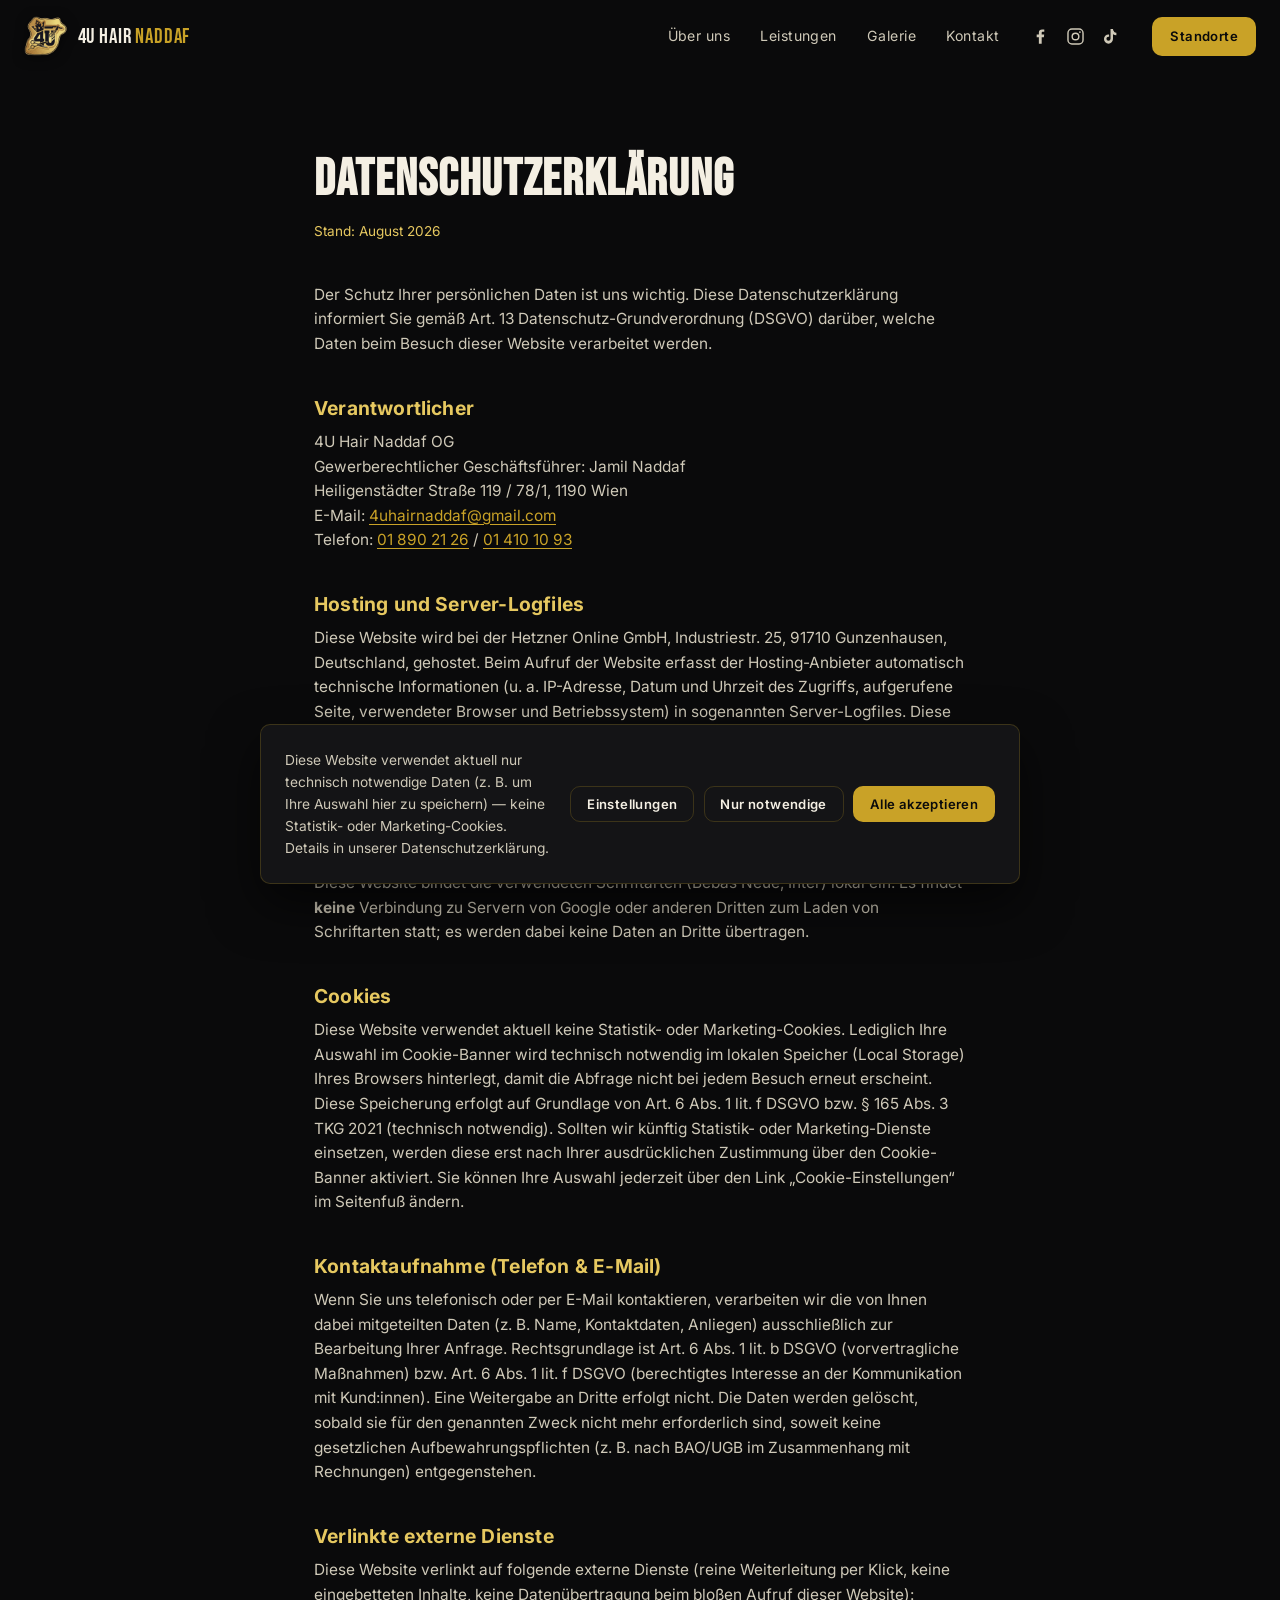
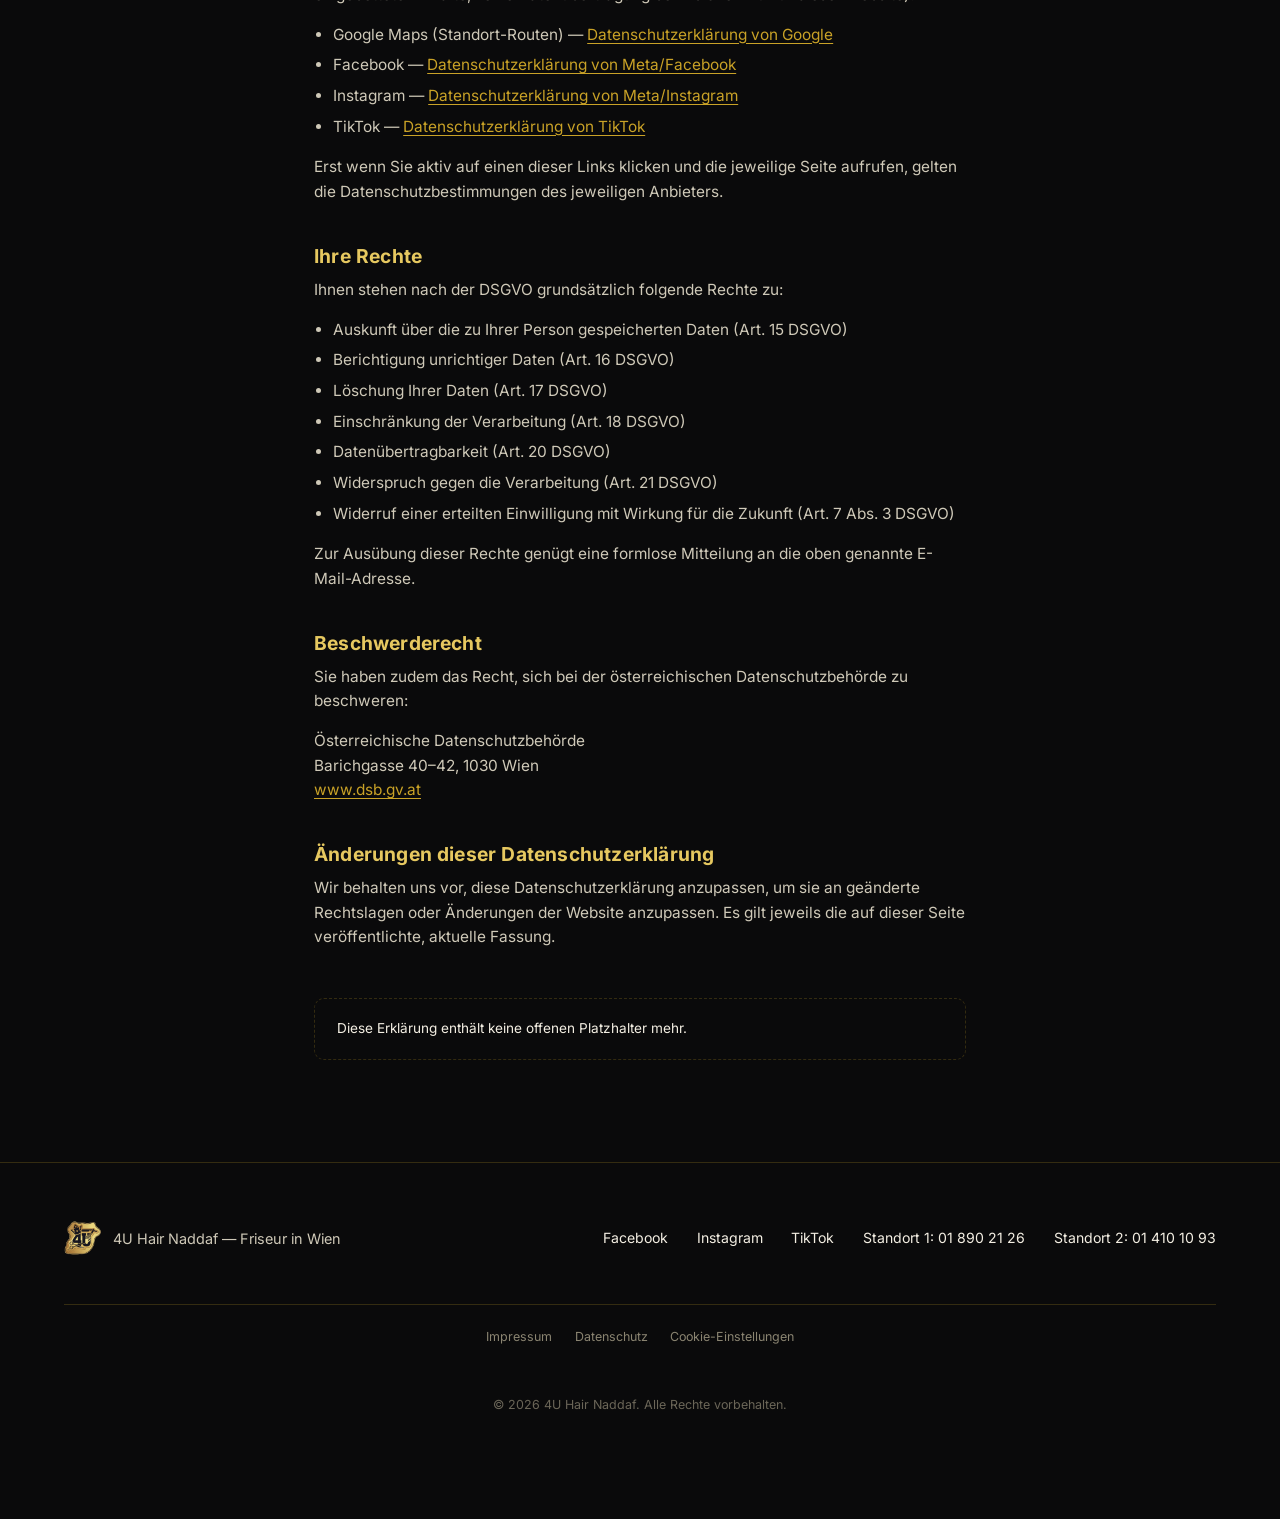
==== commit 3cc5628f: "Cache-bust in-place-replaced media assets nginx now sends immutable, 180-day Cache-Control on images" ====
--- a/datenschutz.html
+++ b/datenschutz.html
@@ -6,7 +6,7 @@
 <title>Datenschutzerklärung — 4U Hair Naddaf</title>
 <meta name="description" content="Datenschutzerklärung von 4U Hair Naddaf, Friseur in Wien 1190.">
 <meta name="robots" content="noindex">
-<link rel="icon" href="/content/logo.png" type="image/png">
+<link rel="icon" href="/content/logo.png?v=2" type="image/png">
 <link rel="stylesheet" href="/fonts/fonts.css">
 <link rel="stylesheet" href="/css/styles.css">
 </head>
@@ -17,7 +17,7 @@
 <header class="site-header" id="header">
   <div class="header-inner">
     <a href="/" class="brand">
-      <img src="/content/logo.png" alt="4U Hair Naddaf Logo" class="brand-logo">
+      <img src="/content/logo.png?v=2" alt="4U Hair Naddaf Logo" class="brand-logo">
       <span class="brand-text">4U HAIR <span>NADDAF</span></span>
     </a>
     <nav class="nav" id="nav">
@@ -116,7 +116,7 @@
 <footer class="site-footer" id="contact">
   <div class="footer-inner">
     <div class="footer-brand">
-      <img src="/content/logo.png" alt="4U Hair Naddaf Logo">
+      <img src="/content/logo.png?v=2" alt="4U Hair Naddaf Logo">
       <p>4U Hair Naddaf — Friseur in Wien</p>
     </div>
     <div class="footer-links">
